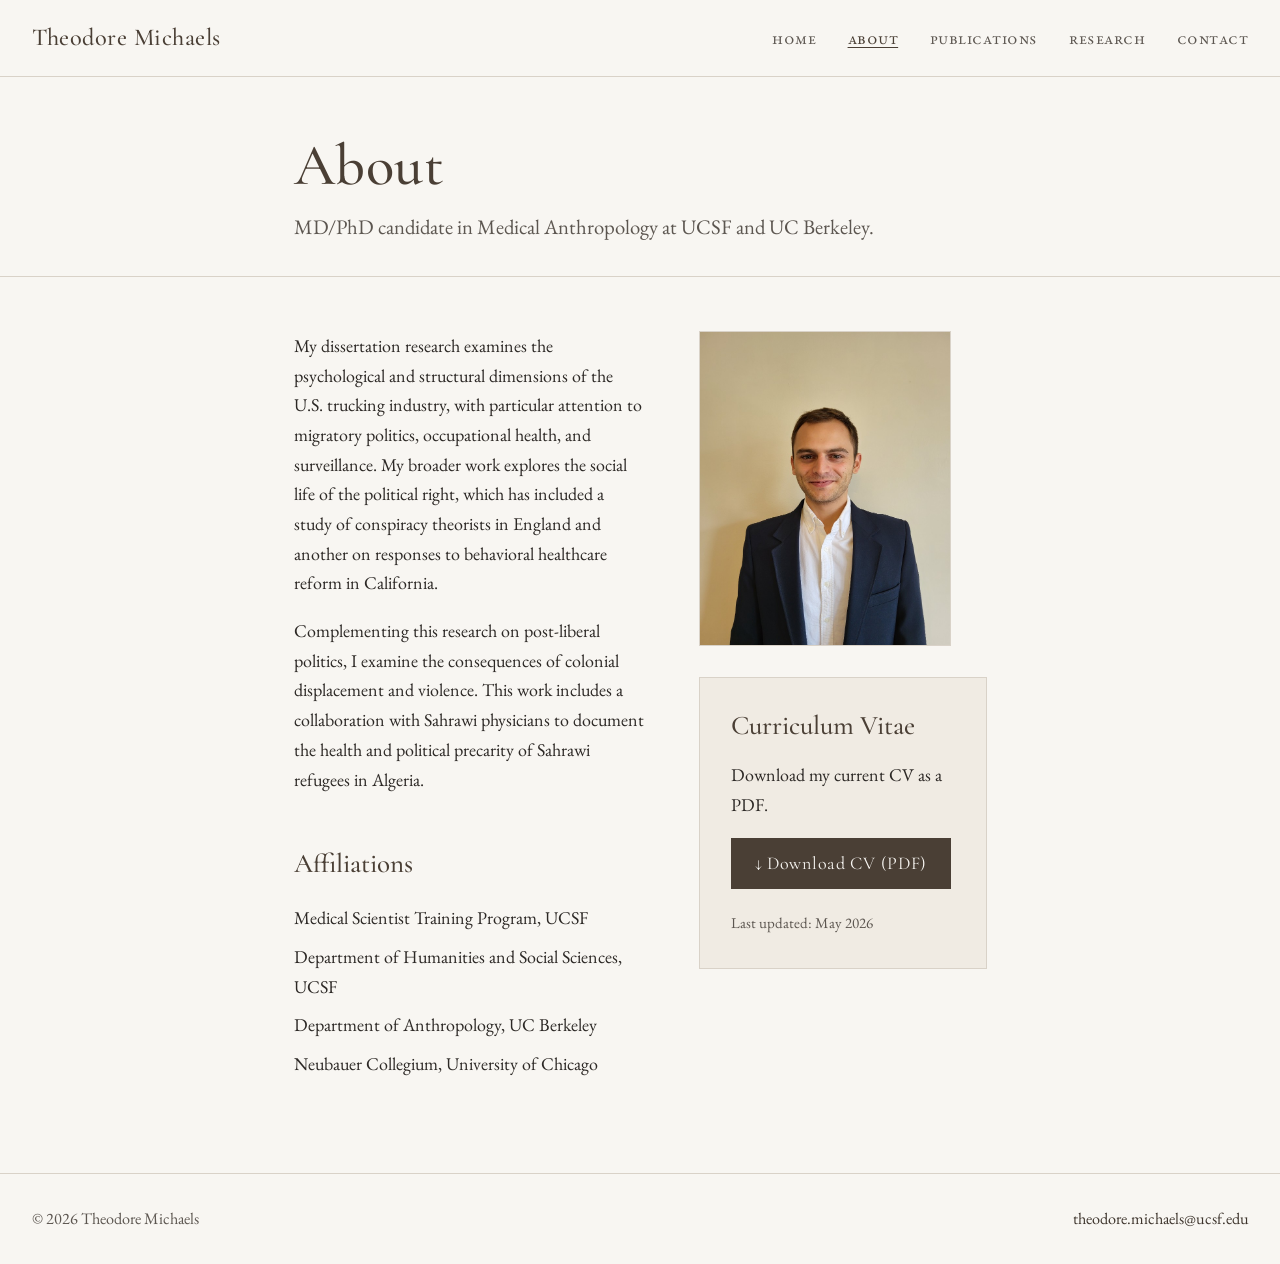
==== about.html @ 2a9b61cb "Add files via upload" ====
<!DOCTYPE html>
<html lang="en">
<head>
  <meta charset="UTF-8">
  <meta name="viewport" content="width=device-width, initial-scale=1.0">
  <meta name="description" content="About Theodore Michaels — MD/PhD candidate in Medical Anthropology">
  <title>Theodore Michaels — About</title>
  <link rel="stylesheet" href="styles.css">
  <link rel="preconnect" href="https://fonts.googleapis.com">
  <link rel="preconnect" href="https://fonts.gstatic.com" crossorigin>
  <link href="https://fonts.googleapis.com/css2?family=Cormorant+Garamond:ital,wght@0,400;0,500;0,600;1,400&family=EB+Garamond:ital,wght@0,400;0,500;1,400&display=swap" rel="stylesheet">
</head>
<body>
  <a class="skip-link" href="#main">Skip to content</a>

  <header class="site-header">
    <div class="container">
      <a href="index.html" class="site-title">Theodore Michaels</a>
      <button class="nav-toggle" aria-label="Open menu" aria-expanded="false">
        <span></span>
        <span></span>
      </button>
      <nav class="site-nav" aria-label="Main">
        <ul>
          <li><a href="index.html">Home</a></li>
          <li><a href="about.html" aria-current="page">About</a></li>
          <li><a href="publications.html">Publications</a></li>
          <li><a href="research.html">Research</a></li>
          <li><a href="contact.html">Contact</a></li>
        </ul>
      </nav>
    </div>
  </header>

  <main id="main">
    <article class="page-header">
      <div class="container narrow">
        <h1>About</h1>
        <p class="lead">MD/PhD candidate in Medical Anthropology at UCSF and UC Berkeley.</p>
      </div>
    </article>

    <section class="section">
      <div class="container narrow about-grid">
        <div class="about-text">
          <p>
            My dissertation research examines the psychological and structural dimensions of the U.S. trucking industry,
            with particular attention to migratory politics, occupational health, and surveillance. My broader
            work explores the social life of the political right, which has included a study of conspiracy
            theorists in England and another on responses to behavioral healthcare reform in
            California.
          </p>
          <p>
            Complementing this research on post-liberal politics, I examine the consequences of colonial
            displacement and violence. This work includes a collaboration with Sahrawi physicians
            to document the health and political precarity of Sahrawi refugees in Algeria.
          </p>

          <h2>Affiliations</h2>
          <ul class="plain-list">
            <li>Medical Scientist Training Program, UCSF</li>
            <li>Department of Humanities and Social Sciences, UCSF</li>
            <li>Department of Anthropology, UC Berkeley</li>
            <li>Neubauer Collegium, University of Chicago</li>
          </ul>
        </div>

        <aside class="about-sidebar">
          <img
            src="assets/headshot.png"
            data-headshot="true"
            alt="Portrait of Theodore Michaels"
            class="profile-photo"
            width="224"
            height="280">

          <div class="cv-box" aria-labelledby="cv-heading">
            <h2 id="cv-heading">Curriculum Vitae</h2>
            <p>Download my current CV as a PDF.</p>
            <a href="assets/cv.pdf" class="btn btn-download" download>
              Download CV (PDF)
            </a>
            <p class="cv-note">
              <small>Last updated: May 2026</small>
            </p>
          </div>
        </aside>
      </div>
    </section>
  </main>

  <footer class="site-footer">
    <div class="container">
      <p>&copy; <span id="year"></span> Theodore Michaels</p>
      <p class="footer-links">
        <a href="mailto:theodore.michaels@ucsf.edu">theodore.michaels@ucsf.edu</a>
      </p>
    </div>
  </footer>

  <script src="script.js"></script>
</body>
</html>
---- styles.css ----
/* ── Variables ───────────────────────────────────────────── */
:root {
  --color-bg: #f8f6f2;
  --color-bg-alt: #f0ebe3;
  --color-text: #2c2825;
  --color-text-muted: #5c5650;
  --color-accent: #4a3f35;
  --color-border: #d9d2c8;
  --color-link: #3d342c;
  --color-link-hover: #1a1614;

  --font-display: "Cormorant Garamond", "Georgia", serif;
  --font-body: "EB Garamond", "Georgia", serif;

  --space-xs: 0.5rem;
  --space-sm: 1rem;
  --space-md: 1.75rem;
  --space-lg: 3rem;
  --space-xl: 5rem;

  --max-width: 72rem;
  --max-narrow: 42rem;

  --transition: 0.2s ease;
}

/* ── Reset & Base ────────────────────────────────────────── */
*,
*::before,
*::after {
  box-sizing: border-box;
}

html {
  font-size: 18px;
  scroll-behavior: smooth;
}

body {
  margin: 0;
  font-family: var(--font-body);
  font-weight: 400;
  line-height: 1.65;
  color: var(--color-text);
  background-color: var(--color-bg);
  -webkit-font-smoothing: antialiased;
}

img {
  max-width: 100%;
  height: auto;
}

a {
  color: var(--color-link);
  text-decoration: underline;
  text-decoration-thickness: 1px;
  text-underline-offset: 3px;
  transition: color var(--transition);
}

a:hover {
  color: var(--color-link-hover);
}

h1, h2, h3 {
  font-family: var(--font-display);
  font-weight: 500;
  line-height: 1.2;
  color: var(--color-accent);
}

h1 {
  font-size: clamp(2.25rem, 5vw, 3.25rem);
  letter-spacing: 0.01em;
}

h2 {
  font-size: 1.5rem;
  margin-top: var(--space-lg);
  margin-bottom: var(--space-sm);
}

h3 {
  font-size: 1.25rem;
  margin: 0 0 var(--space-xs);
}

p {
  margin: 0 0 var(--space-sm);
}

code {
  font-size: 0.85em;
  padding: 0.1em 0.35em;
  background: var(--color-bg-alt);
  border-radius: 2px;
}

/* ── Layout ──────────────────────────────────────────────── */
.container {
  width: 100%;
  max-width: var(--max-width);
  margin: 0 auto;
  padding: 0 var(--space-md);
}

.container.narrow {
  max-width: var(--max-narrow);
}

/* ── Skip link ───────────────────────────────────────────── */
.skip-link {
  position: absolute;
  top: -100%;
  left: var(--space-sm);
  padding: var(--space-xs) var(--space-sm);
  background: var(--color-accent);
  color: var(--color-bg);
  z-index: 100;
}

.skip-link:focus {
  top: var(--space-sm);
}

/* ── Header & Nav ────────────────────────────────────────── */
.site-header {
  border-bottom: 1px solid var(--color-border);
  background: var(--color-bg);
  position: sticky;
  top: 0;
  z-index: 50;
}

.site-header .container {
  display: flex;
  align-items: center;
  justify-content: space-between;
  padding-top: var(--space-sm);
  padding-bottom: var(--space-sm);
}

.site-title {
  font-family: var(--font-display);
  font-size: 1.35rem;
  font-weight: 500;
  text-decoration: none;
  color: var(--color-accent);
  letter-spacing: 0.02em;
}

.site-nav ul {
  display: flex;
  gap: var(--space-md);
  list-style: none;
  margin: 0;
  padding: 0;
}

.site-nav a {
  font-size: 0.95rem;
  text-decoration: none;
  color: var(--color-text-muted);
  letter-spacing: 0.03em;
  text-transform: lowercase;
  font-variant: small-caps;
}

.site-nav a:hover,
.site-nav a[aria-current="page"] {
  color: var(--color-accent);
  text-decoration: underline;
}

.nav-toggle {
  display: none;
  flex-direction: column;
  justify-content: center;
  gap: 6px;
  width: 2rem;
  height: 2rem;
  padding: 0;
  border: none;
  background: transparent;
  cursor: pointer;
}

.nav-toggle span {
  display: block;
  width: 100%;
  height: 1px;
  background: var(--color-accent);
  transition: transform var(--transition), opacity var(--transition);
}

.nav-toggle[aria-expanded="true"] span:first-child {
  transform: translateY(3.5px) rotate(45deg);
}

.nav-toggle[aria-expanded="true"] span:last-child {
  transform: translateY(-3.5px) rotate(-45deg);
}

/* ── Hero (Home) ─────────────────────────────────────────── */
.hero {
  padding: var(--space-xl) 0 var(--space-lg);
  border-bottom: 1px solid var(--color-border);
}

.hero-label {
  font-family: var(--font-display);
  font-size: 0.9rem;
  letter-spacing: 0.15em;
  text-transform: uppercase;
  color: var(--color-text-muted);
  margin-bottom: var(--space-sm);
}

.hero-subtitle {
  font-size: 1.15rem;
  color: var(--color-text-muted);
  margin-bottom: var(--space-md);
}

.hero-intro {
  font-size: 1.1rem;
  max-width: 36rem;
  margin-bottom: var(--space-md);
}

.hero-links {
  display: flex;
  flex-wrap: wrap;
  gap: var(--space-sm);
  margin-top: var(--space-md);
}

/* ── Buttons ─────────────────────────────────────────────── */
.btn {
  display: inline-block;
  padding: 0.55em 1.25em;
  font-family: var(--font-display);
  font-size: 1rem;
  letter-spacing: 0.04em;
  text-decoration: none;
  color: var(--color-bg);
  background: var(--color-accent);
  border: 1px solid var(--color-accent);
  transition: background var(--transition), color var(--transition);
}

.btn:hover {
  background: transparent;
  color: var(--color-accent);
}

.btn-outline {
  background: transparent;
  color: var(--color-accent);
}

.btn-outline:hover {
  background: var(--color-accent);
  color: var(--color-bg);
}

.btn-download::before {
  content: "↓ ";
  font-size: 0.9em;
}

/* ── Page header ─────────────────────────────────────────── */
.page-header {
  padding: var(--space-lg) 0 var(--space-md);
  border-bottom: 1px solid var(--color-border);
}

.page-header h1 {
  margin: 0 0 var(--space-xs);
}

.lead {
  font-size: 1.15rem;
  color: var(--color-text-muted);
  margin: 0;
}

/* ── Sections ────────────────────────────────────────────── */
.section {
  padding: var(--space-lg) 0 var(--space-xl);
}

.section-label {
  font-family: var(--font-display);
  font-size: 0.85rem;
  letter-spacing: 0.12em;
  text-transform: uppercase;
  color: var(--color-text-muted);
  border-bottom: 1px solid var(--color-border);
  padding-bottom: var(--space-xs);
  margin-top: var(--space-lg);
}

.section-footer {
  margin-top: var(--space-md);
  font-style: italic;
}

/* ── Cards (Home) ────────────────────────────────────────── */
.card-list {
  list-style: none;
  margin: var(--space-md) 0 0;
  padding: 0;
}

.card {
  padding: var(--space-md) 0;
  border-bottom: 1px solid var(--color-border);
}

.card:first-child {
  padding-top: 0;
}

.card-meta {
  font-size: 0.85rem;
  letter-spacing: 0.06em;
  text-transform: uppercase;
  color: var(--color-text-muted);
}

.card h3 a {
  text-decoration: none;
  color: var(--color-accent);
}

.card h3 a:hover {
  text-decoration: underline;
}

/* ── Profile photo ───────────────────────────────────────── */
.profile-photo {
  width: 100%;
  max-width: 14rem;
  aspect-ratio: 4 / 5;
  object-fit: cover;
  object-position: center top;
  border: 1px solid var(--color-border);
  margin-bottom: var(--space-md);
}

.hero-with-photo .container {
  display: grid;
  gap: var(--space-lg);
  align-items: start;
}

.hero-photo {
  width: 100%;
  max-width: 11rem;
  aspect-ratio: 4 / 5;
  object-fit: cover;
  object-position: center top;
  border: 1px solid var(--color-border);
  justify-self: center;
}

/* ── About ───────────────────────────────────────────────── */
.about-grid {
  display: grid;
  gap: var(--space-lg);
}

.about-sidebar {
  display: flex;
  flex-direction: column;
}

.cv-box {
  padding: var(--space-md);
  background: var(--color-bg-alt);
  border: 1px solid var(--color-border);
}

.cv-box h2 {
  margin-top: 0;
}

.cv-note {
  margin: var(--space-sm) 0 0;
  color: var(--color-text-muted);
}

/* ── Timeline ────────────────────────────────────────────── */
.timeline {
  list-style: none;
  margin: 0;
  padding: 0;
}

.timeline li {
  display: grid;
  grid-template-columns: 4rem 1fr;
  gap: var(--space-sm);
  padding: var(--space-xs) 0;
  border-bottom: 1px solid var(--color-border);
}

.timeline-date {
  font-variant: small-caps;
  color: var(--color-text-muted);
}

.plain-list {
  list-style: none;
  margin: 0;
  padding: 0;
}

.plain-list li {
  padding: 0.25em 0;
}

/* ── Publications ────────────────────────────────────────── */
.pub-list {
  list-style: none;
  margin: var(--space-md) 0 0;
  padding: 0;
  counter-reset: pub;
}

.pub-item {
  padding: var(--space-md) 0;
  border-bottom: 1px solid var(--color-border);
  counter-increment: pub;
}

.pub-item::before {
  content: counter(pub) ".";
  display: block;
  font-family: var(--font-display);
  font-size: 0.9rem;
  color: var(--color-text-muted);
  margin-bottom: var(--space-xs);
}

.pub-authors {
  margin: 0;
  font-size: 0.95rem;
}

.pub-title {
  margin: 0.15em 0;
  font-size: 1.1rem;
}

.pub-venue {
  margin: 0;
  color: var(--color-text-muted);
}

.pub-links {
  margin: var(--space-xs) 0 0;
  font-size: 0.9rem;
}

.pub-links a {
  text-decoration: none;
}

.pub-links a:hover {
  text-decoration: underline;
}

/* ── Research projects ───────────────────────────────────── */
.project {
  padding: var(--space-md) 0;
  border-bottom: 1px solid var(--color-border);
}

.project:first-of-type {
  padding-top: 0;
}

.project-header {
  margin-bottom: var(--space-sm);
}

.project-header h2 {
  margin: var(--space-xs) 0 0;
  font-size: 1.35rem;
}

.project-status {
  font-size: 0.75rem;
  letter-spacing: 0.1em;
  text-transform: uppercase;
  color: var(--color-text-muted);
}

.project-meta {
  font-size: 0.95rem;
  color: var(--color-text-muted);
  margin-top: var(--space-sm);
}

/* ── Contact ─────────────────────────────────────────────── */
.contact-grid {
  display: grid;
  gap: var(--space-lg);
}

.contact-block h2 {
  margin-top: 0;
  font-size: 1.15rem;
  letter-spacing: 0.05em;
  text-transform: lowercase;
  font-variant: small-caps;
}

.links-list a {
  text-decoration: none;
}

.links-list a:hover {
  text-decoration: underline;
}

/* ── Footer ──────────────────────────────────────────────── */
.site-footer {
  border-top: 1px solid var(--color-border);
  padding: var(--space-md) 0;
  margin-top: auto;
}

.site-footer .container {
  display: flex;
  flex-wrap: wrap;
  justify-content: space-between;
  align-items: baseline;
  gap: var(--space-sm);
  font-size: 0.9rem;
  color: var(--color-text-muted);
}

.site-footer p {
  margin: 0;
}

.footer-links a {
  text-decoration: none;
}

.footer-links a:hover {
  text-decoration: underline;
}

/* ── Responsive ────────────────────────────────────────────── */
@media (max-width: 640px) {
  html {
    font-size: 17px;
  }

  .nav-toggle {
    display: flex;
  }

  .site-nav {
    position: absolute;
    top: 100%;
    left: 0;
    right: 0;
    background: var(--color-bg);
    border-bottom: 1px solid var(--color-border);
    max-height: 0;
    overflow: hidden;
    transition: max-height var(--transition);
  }

  .site-nav.is-open {
    max-height: 20rem;
  }

  .site-nav ul {
    flex-direction: column;
    gap: 0;
    padding: var(--space-sm) var(--space-md) var(--space-md);
  }

  .site-nav li {
    padding: var(--space-xs) 0;
  }

  .hero {
    padding-top: var(--space-lg);
  }

  .site-footer .container {
    flex-direction: column;
  }

  .timeline li {
    grid-template-columns: 1fr;
    gap: 0.15rem;
  }
}

@media (min-width: 768px) {
  .hero-with-photo .container {
    grid-template-columns: 11rem 1fr;
  }

  .hero-photo {
    justify-self: start;
  }

  .about-grid {
    grid-template-columns: 1fr 16rem;
    align-items: start;
  }

  .contact-grid {
    grid-template-columns: 1fr 1fr;
  }
}
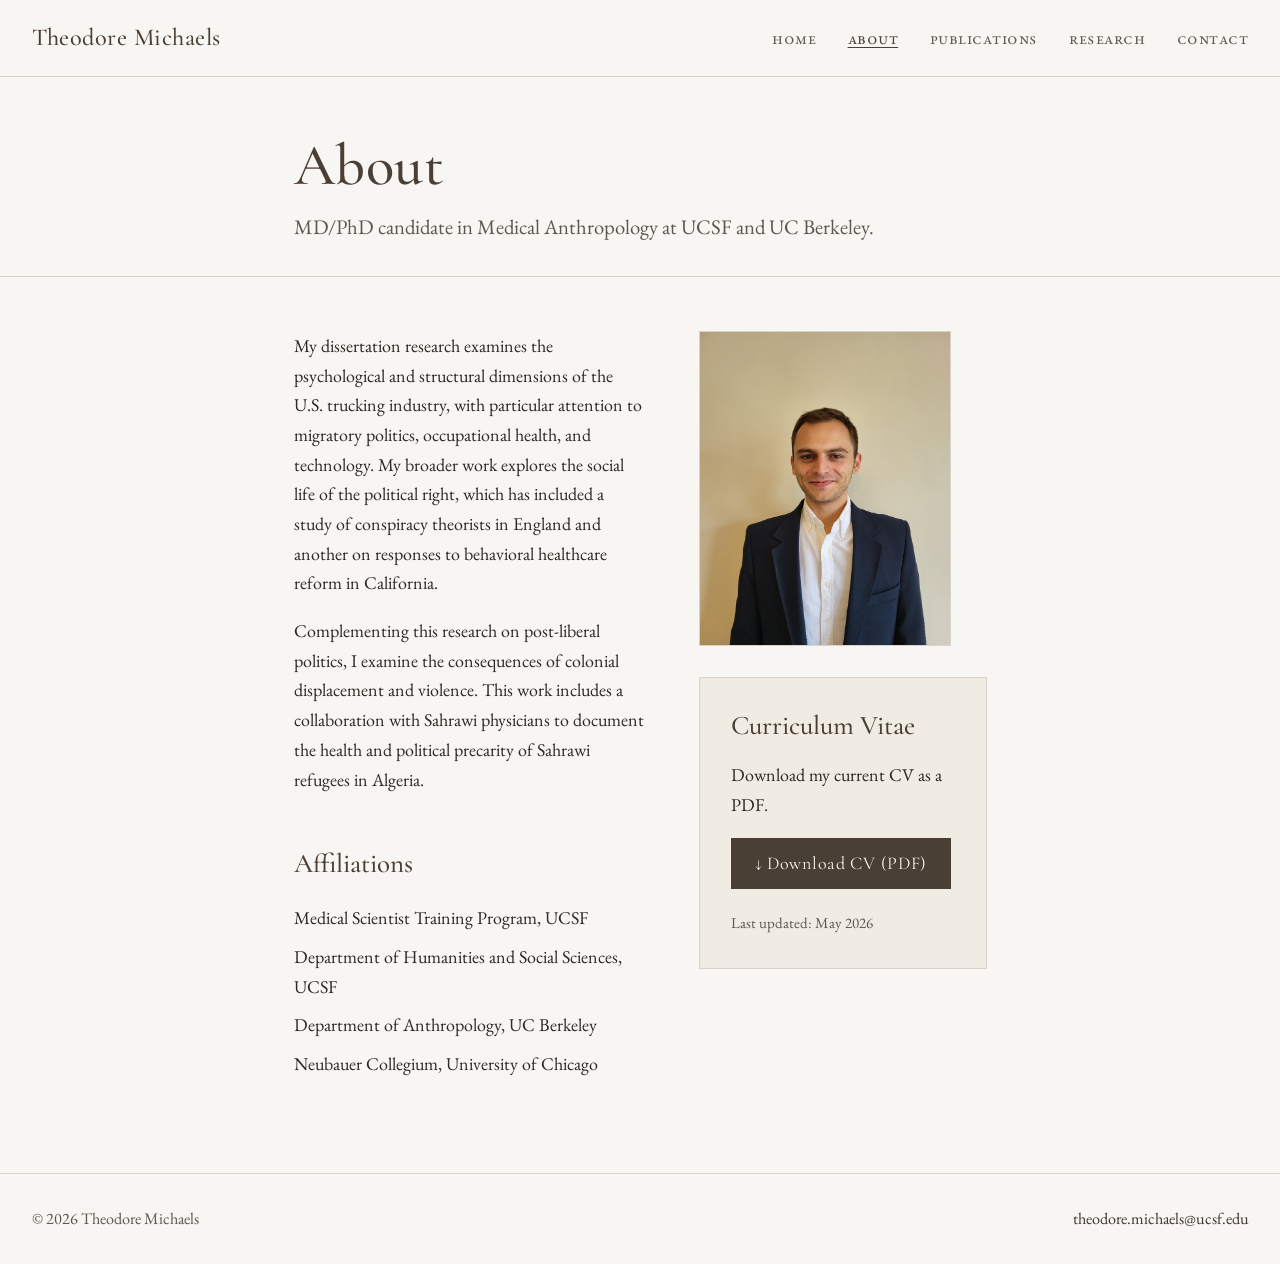
==== commit 6f51fcc5: "Update about.html" ====
--- a/about.html
+++ b/about.html
@@ -45,7 +45,7 @@
         <div class="about-text">
           <p>
             My dissertation research examines the psychological and structural dimensions of the U.S. trucking industry,
-            with particular attention to migratory politics, occupational health, and surveillance. My broader
+            with particular attention to migratory politics, occupational health, and technology. My broader
             work explores the social life of the political right, which has included a study of conspiracy
             theorists in England and another on responses to behavioral healthcare reform in
             California.
@@ -77,7 +77,7 @@
           <div class="cv-box" aria-labelledby="cv-heading">
             <h2 id="cv-heading">Curriculum Vitae</h2>
             <p>Download my current CV as a PDF.</p>
-            <a href="assets/cv.pdf" class="btn btn-download" download>
+            <a href="CV_5.24.26.pdf" class="btn btn-download" download>
               Download CV (PDF)
             </a>
             <p class="cv-note">
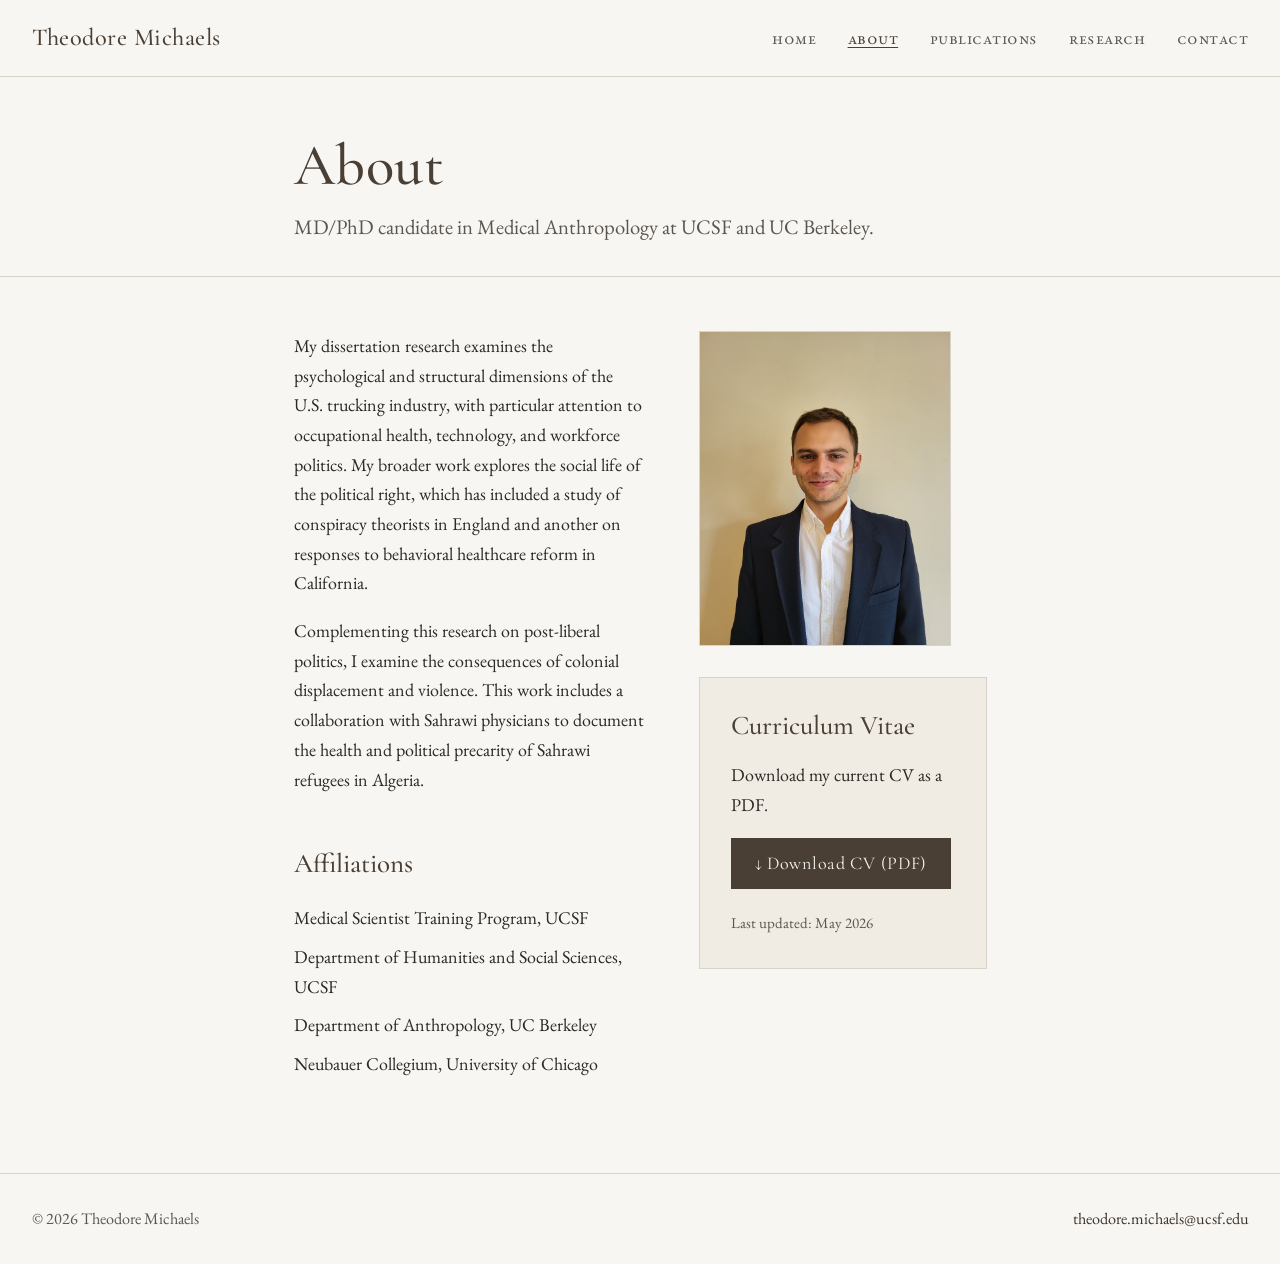
==== commit 2eb4e9dc: "Update about.html" ====
--- a/about.html
+++ b/about.html
@@ -45,7 +45,7 @@
         <div class="about-text">
           <p>
             My dissertation research examines the psychological and structural dimensions of the U.S. trucking industry,
-            with particular attention to migratory politics, occupational health, and technology. My broader
+            with particular attention to occupational health, technology, and workforce politics. My broader
             work explores the social life of the political right, which has included a study of conspiracy
             theorists in England and another on responses to behavioral healthcare reform in
             California.
